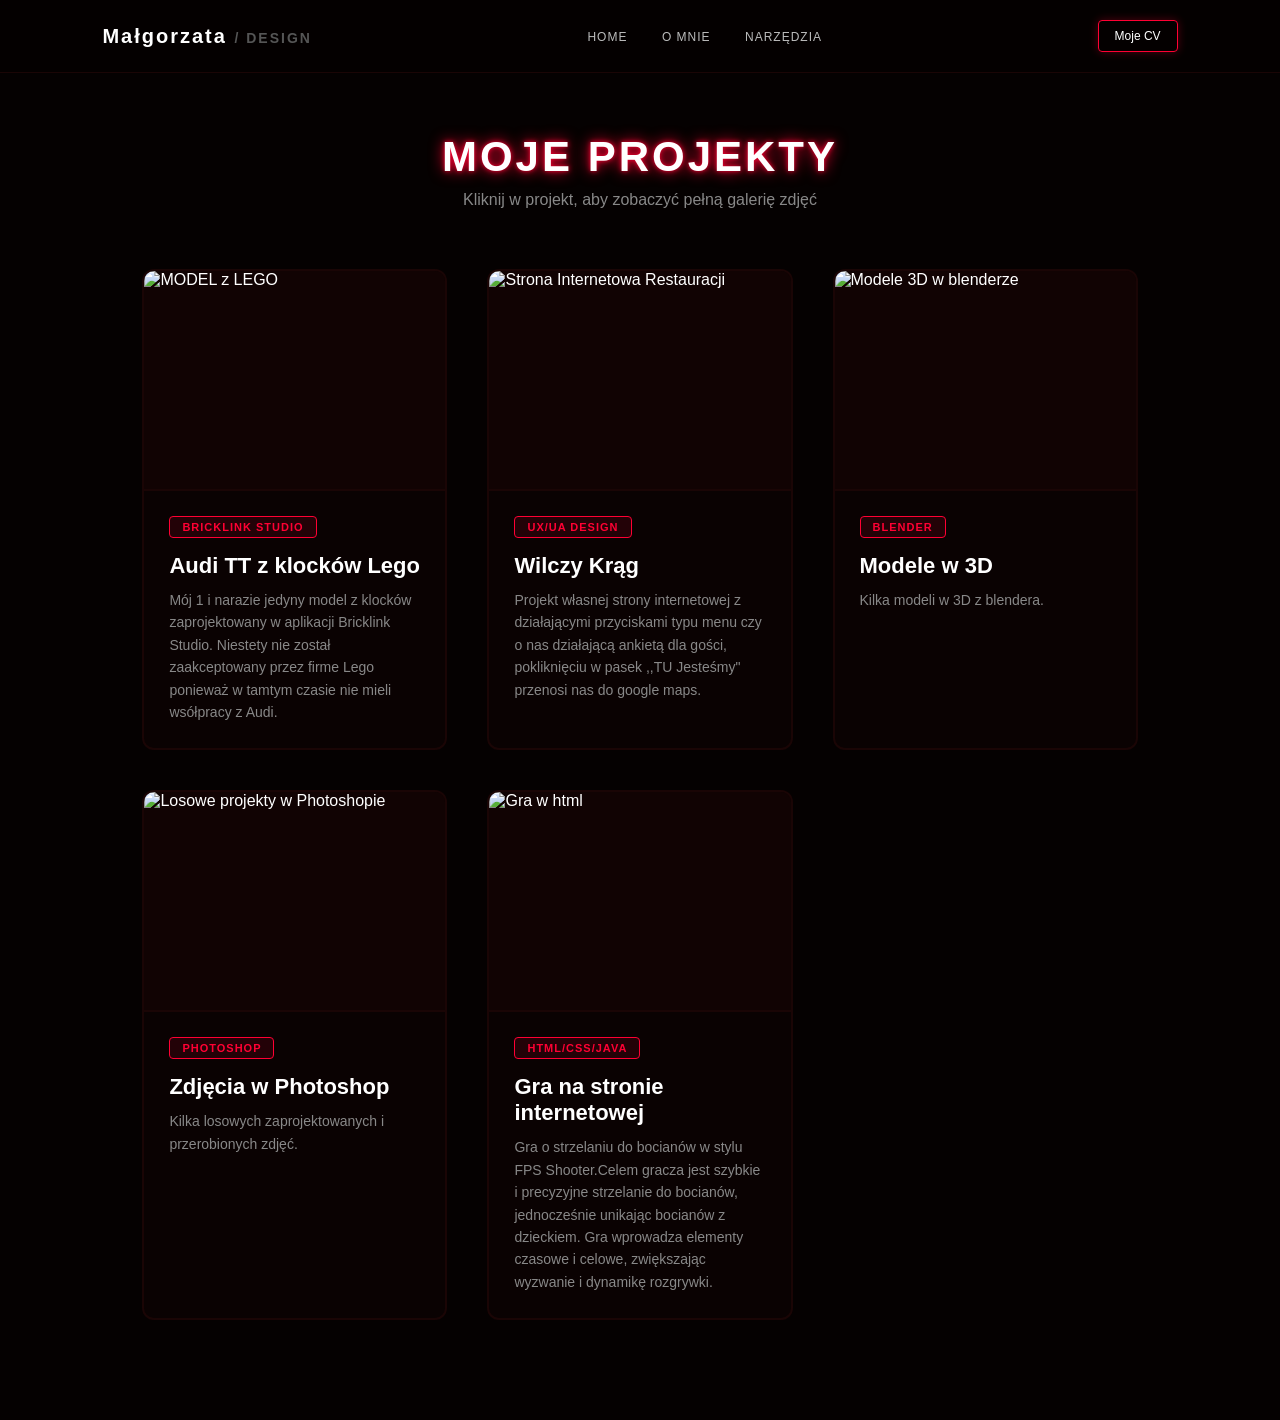
==== projekty.html @ f05f7790 "Add files via upload" ====
<!DOCTYPE html>
<html lang="pl">
<head>
    <meta charset="UTF-8">
    <meta name="viewport" content="width=device-width, initial-scale=1.0">
    <title>Małgorzata / DESIGN - Projekty</title>
    <link rel="stylesheet" href="style.css">
</head>
<body>

    <nav class="navbar">
        <div class="logo">Małgorzata <span>/ DESIGN</span></div>
        <div class="nav-links">
            <a href="index.html">HOME</a>
            <a href="index.html#o-mnie">O MNIE</a>
            <a href="index.html#narzedzia">NARZĘDZIA</a>
        </div>
        <a href="MKrolczyk_CV.pdf" class="btn-cv">Moje CV</a>
    </nav>

    <main class="projects-section">
        <h1 class="projects-title">MOJE PROJEKTY</h1>
        <p class="projects-subtitle">Kliknij w projekt, aby zobaczyć pełną galerię zdjęć</p>

        <div class="projects-grid">
            
            <div class="project-card" onclick="openGallery(['p1.jpg', 'p2.jpg', 'p3.jpg'])">
                <div class="project-img">
                    <img src="projekt1.png" alt="MODEL z LEGO">
                </div>
                <div class="project-info">
                    <span class="project-tag">Bricklink Studio</span>
                    <h3>Audi TT z klocków Lego</h3>
                    <p>Mój 1 i narazie jedyny model z klocków zaprojektowany w aplikacji Bricklink Studio. Niestety nie został zaakceptowany przez firme Lego ponieważ w tamtym czasie nie mieli wsółpracy z Audi.</p>
                </div>
            </div>

            <div class="project-card" onclick="openGallery(['p2.1.png', 'p2.2.png', 'p2.3.png', 'p2.4.png', 'p2.5.png' ])">
                <div class="project-img">
                    <img src="projekt2.png" alt="Strona Internetowa Restauracji">
                </div>
                <div class="project-info">
                    <span class="project-tag">UX/UA Design</span>
                    <h3>Wilczy Krąg</h3>
                    <p>Projekt własnej strony internetowej z działającymi przyciskami typu menu czy o nas działającą ankietą dla gości, pokliknięciu w pasek ,,TU Jesteśmy" przenosi nas do google maps.</p>
                </div>
            </div>
                 <div class="project-card" onclick="openGallery(['p3.1.png', 'p3.2.png', 'p3.3.png', 'p3.4.png', 'p3.5.png'])">
                <div class="project-img">
                    <img src="projekt3.png" alt="Modele 3D w blenderze">
                </div>
                <div class="project-info">
                    <span class="project-tag">Blender</span>
                    <h3>Modele w 3D </h3>
                    <p>Kilka modeli w 3D z blendera.</p>
                </div>
            </div>
             <div class="project-card" onclick="openGallery(['p4.1.png', 'p4.2.png', 'p4.4.png', 'p4.5.png', 'p4.6.png', 'p4.7.jpg', 'p4.8.png', 'p4.9.jpg', 'p4.10.jpg', 'p4.11.png', 'p4.12.png', 'p4.13.jpg', 'p4.14.png'])">
                <div class="project-img">
                    <img src="projekt4.png" alt="Losowe projekty w Photoshopie">
                </div>
                <div class="project-info">
                    <span class="project-tag">Photoshop</span>
                    <h3>Zdjęcia w Photoshop </h3>
                    <p>Kilka losowych zaprojektowanych i przerobionych zdjęć.</p>
                </div>
            </div>
            <div class="project-card" onclick="openGallery(['p5.1.png', 'p5.2.png', 'p5.3.png'])">
                <div class="project-img">
                    <img src="projekt5.png" alt="Gra w html">
                </div>
                <div class="project-info">
                    <span class="project-tag">HTML/CSS/JAVA</span>
                    <h3>Gra na stronie internetowej </h3>
                    <p>Gra o strzelaniu do bocianów w stylu FPS Shooter.Celem gracza jest szybkie i
                     precyzyjne strzelanie do bocianów, jednocześnie unikając bocianów z dzieckiem. Gra
                       wprowadza elementy czasowe i celowe, zwiększając wyzwanie i dynamikę rozgrywki. </p>
                </div>
         


        </div>
    </main>

    <div id="galleryModal" class="gallery-modal">
        <span class="close-modal" onclick="closeGallery()">&times;</span>
        
        <div class="modal-content">
            <div class="modal-grid" id="modalGrid"></div>
        </div>
    </div>

    <script>
        function openGallery(imagesArray) {
            const modal = document.getElementById('galleryModal');
            const container = document.getElementById('modalGrid');
            
            // Czyszczenie starej galerii przed otwarciem nowej
            container.innerHTML = '';
            
            // Generowanie obrazków na podstawie podanej listy plików
            imagesArray.forEach(imageSrc => {
                const imgElement = document.createElement('img');
                imgElement.src = imageSrc;
                imgElement.alt = "Zdjęcie z galerii";
                container.appendChild(imgElement);
            });
            
            // Pokazanie okienka
            modal.style.display = "flex";
            // Zablokowanie przewijania strony w tle
            document.body.style.overflow = "hidden";
        }

        function closeGallery() {
            const modal = document.getElementById('galleryModal');
            modal.style.display = "none";
            // Przywrócenie przewijania strony
            document.body.style.overflow = "auto";
        }

        // Zamknięcie po kliknięciu poza zdjęcia (w ciemne tło)
        window.onclick = function(event) {
            const modal = document.getElementById('galleryModal');
            if (event.target == modal) {
                closeGallery();
            }
        }
    </script>

</body>
</html>
---- style.css ----
* {
    margin: 0;
    padding: 0;
    box-sizing: border-box;
    font-family: 'Segoe UI', Tahoma, Geneva, Verdana, sans-serif;
}
html {
    scroll-behavior: smooth;
}
body {
    background-color: #050101; 
    color: #ffffff;
    overflow-x: hidden;
}

.navbar {
    display: flex;
    justify-content: space-between;
    align-items: center;
    padding: 20px 8%;
    background-color: rgba(5, 1, 1, 0.95);
    border-bottom: 1px solid #1a0505;
}

.logo {
    font-weight: bold;
    font-size: 20px;
    letter-spacing: 2px;
}

.logo span {
    color: #555;
    font-size: 14px;
}

.nav-links a {
    color: #bbb;
    text-decoration: none;
    margin: 0 15px;
    font-size: 12px;
    letter-spacing: 1px;
    transition: 0.3s;
}

.nav-links a:hover, .nav-links a.active {
    color: #ff0033;
    text-shadow: 0 0 8px #ff0033;
}

.btn-cv {
    border: 1px solid #ff0033;
    color: #fff;
    text-decoration: none;
    padding: 8px 16px;
    font-size: 12px;
    border-radius: 4px;
    box-shadow: 0 0 10px rgba(255, 0, 51, 0.3);
    transition: 0.3s;
}

.btn-cv:hover {
    background: #ff0033;
    box-shadow: 0 0 20px #ff0033;
}

.hero {
    display: flex;
    justify-content: space-between;
    align-items: center;
    padding: 100px 8%;
    min-height: 70vh;
}

.hero-text {
    max-width: 50%;
}

.greeting {
    color: #ff0033;
    font-size: 14px;
    letter-spacing: 3px;
    margin-bottom: 10px;
}

.neon-text {
    font-size: 70px;
    color: #fff;
    letter-spacing: 5px;
    text-shadow: 
        0 0 5px #ff0033,
        0 0 15px #ff0033,
        0 0 30px #ff0033;
}

.hero h2 {
    font-size: 24px;
    margin: 15px 0;
    color: #eee;
}

.description {
    color: #888;
    line-height: 1.6;
    margin-bottom: 30px;
}

.hero-btns a {
    text-decoration: none;
    padding: 12px 24px;
    font-size: 13px;
    font-weight: bold;
    border-radius: 4px;
    display: inline-block;
    margin-right: 15px;
    transition: 0.3s;
}

.btn-primary {
    border: 1px solid #ff0033;
    color: #fff;
    box-shadow: 0 0 15px rgba(255, 0, 51, 0.4);
}

.btn-primary:hover {
    background: #ff0033;
    box-shadow: 0 0 25px #ff0033;
}

.btn-secondary {
    border: 1px solid #333;
    color: #fff;
}

.btn-secondary:hover {
    border-color: #ff0033;
    box-shadow: 0 0 15px rgba(255, 0, 51, 0.3);
}

.hero-image-container {
    position: relative;
}
.neon-circle {
    width: 380px;
    height: 380px;
    border-radius: 50%;
    border: 2px solid #ff0033;
    box-shadow: 
        0 0 20px #ff0033,
        inset 0 0 20px #ff0033;
    display: flex;
    justify-content: center;
    align-items: center;
    overflow: hidden;
    background: radial-gradient(circle, #550011 0%, #1a0206 100%); 
}
.hero-avatar {
    width: 100%;
    height: 100%;
    object-fit: cover;
    display: block;
}


.placeholder-avatar {
    width: 100%;
    height: 100%;
    background: linear-gradient(45deg, #110303, #330007);
}
.skills-section {
    padding: 60px 8% 80px; /* Zmniejszono górny odstęp ze 180px do 60px */
    background-color: #050101;
    border-top: 1px solid #1a0505;
    border-bottom: 1px solid #1a0505;
    margin-top: 20px;       /* Zmniejszono margines z 40px do 20px */
}


.skills-container {
    max-width: 1200px;
    margin: 0 auto;
}

/* Nagłówek sekcji */
.skills-header {
    text-align: center;
    margin-bottom: 60px;
}

.skills-label {
    color: #ff0033;
    font-size: 14px;
    letter-spacing: 3px;
    margin-bottom: 10px;
    text-transform: uppercase;
}

.skills-title {
    font-size: 38px;
    color: #fff;
    letter-spacing: 2px;
    margin-bottom: 12px;
    text-shadow: 
        0 0 5px #ff0033,
        0 0 15px #ff0033;
}

.skills-description {
    color: #888;
    font-size: 16px;
    line-height: 1.6;
    max-width: 600px;
    margin: 0 auto;
}

/* Siatka ikon */
.skills-grid {
    display: grid;
    grid-template-columns: repeat(auto-fit, minmax(140px, 1fr));
    gap: 40px;
    justify-items: center;
}

/* Pojedyncza ikona */
.skill-item {
    display: flex;
    flex-direction: column;
    align-items: center;
    transition: all 0.3s ease;
    cursor: pointer;
}

.skill-item:hover {
    transform: translateY(-10px);
}

/* Kontener ikony */
.skill-icon {
    width: 95px;
    height: 95px;
    background-color: #0a0202;
    border: 2px solid #1a0505;
    border-radius: 12px;
    display: flex;
    justify-content: center;
    align-items: center;
    margin-bottom: 15px;
    transition: all 0.3s ease;
    position: relative;
    overflow: hidden;
}

.skill-icon::before {
    content: '';
    position: absolute;
    top: 0;
    left: 0;
    right: 0;
    bottom: 0;
    background: radial-gradient(circle, rgba(255, 0, 51, 0.1) 0%, transparent 70%);
    opacity: 0;
    transition: opacity 0.3s ease;
}

.skill-item:hover .skill-icon {
    border-color: #ff0033;
    box-shadow: 
        0 0 15px rgba(255, 0, 51, 0.4),
        inset 0 0 15px rgba(255, 0, 51, 0.1);
    background-color: #110303;
}

.skill-item:hover .skill-icon::before {
    opacity: 1;
}

/* Obrazy ikon */
.skill-icon img {
    width: 60px;
    height: 60px;
    object-fit: contain;
    filter: drop-shadow(0 0 8px rgba(255, 0, 51, 0.3));
    transition: all 0.3s ease;
    z-index: 1;
}

.skill-item:hover .skill-icon img {
    filter: drop-shadow(0 0 15px rgba(255, 0, 51, 0.8));
    transform: scale(1.1);
}

/* Nazwa narzędzia */
.skill-name {
    color: #bbb;
    font-size: 13px;
    letter-spacing: 1px;
    text-transform: uppercase;
    text-align: center;
    transition: all 0.3s ease;
}

.skill-item:hover .skill-name {
    color: #ff0033;
    text-shadow: 0 0 8px #ff0033;
}

/* Responsywność */
@media (max-width: 1024px) {
    .skills-grid {
        grid-template-columns: repeat(auto-fit, minmax(120px, 1fr));
        gap: 30px;
    }

    .skills-title {
        font-size: 36px;
    }
}

@media (max-width: 768px) {
    .skills-section {
        padding: 60px 5%;
    }

    .skills-grid {
        grid-template-columns: repeat(auto-fit, minmax(100px, 1fr));
        gap: 25px;
    }

    .skill-icon {
        width: 100px;
        height: 100px;
    }

    .skill-icon img {
        width: 65px;
        height: 65px;
    }

    .skills-title {
        font-size: 28px;
    }

    .skills-description {
        font-size: 14px;
    }
}

@media (max-width: 480px) {
    .skills-section {
        padding: 40px 4%;
    }

    .skills-grid {
        grid-template-columns: repeat(auto-fit, minmax(85px, 1fr));
        gap: 20px;
    }

    .skill-icon {
        width: 85px;
        height: 85px;
    }

    .skill-icon img {
        width: 55px;
        height: 55px;
    }

    .skills-title {
        font-size: 22px;
    }

    .skill-name {
        font-size: 11px;
    }
}
.skills-grid img {
    width: 110px;
    height: auto;
    transition: 0.3s;
}

.skills-grid img:hover {
    transform: scale(1.05);
}
.about-section {
    padding: 100px 8%;
    background-color: #050101;
    text-align: center;
    border-bottom: 1px solid #1a0505;
}

.about-section h2 {
    font-size: 38px;
    color: #fff;
    margin-bottom: 20px;
    text-shadow: 0 0 5px #ff0033, 0 0 15px #ff0033;
}

.about-section p {
    color: #888;
    max-width: 800px;
    margin: 0 auto;
    line-height: 1.8;
    font-size: 16px;
}
/* Sekcja galerii */
.about-gallery-section {
    margin-top: 140px; 
    text-align: center;
}

/* POPRAWIONY NAPIS – TERAZ JEST CZERWONYM NEONEM */
.gallery-title {
    font-size: 26px;
    color: #fff;
    margin-bottom: 40px;
    letter-spacing: 2px;
    text-transform: uppercase;
    text-shadow: 
        0 0 5px #ff0033,
        0 0 15px #ff0033,
        0 0 30px #ff0033; /* Ten sam neonowy blask co w logo i nagłówkach */
}

/* Siatka dla 3 zdjęć */
.gallery-grid {
    display: grid;
    grid-template-columns: repeat(auto-fit, minmax(220px, 1fr));
    gap: 30px;
    justify-items: center;
    align-items: center; /* Wyrównuje zdjęcia w pionie, jeśli mają teraz różne proporcje */
}

/* Kontener na zdjęcie */
.gallery-item {
    width: 100%;
    border-radius: 12px;
    overflow: hidden;
    border: 2px solid #1a0505;
    transition: all 0.3s ease;
}

/* INDYWIDUALNE ROZMIARY ZDJĘĆ: */

.item-tt {
    max-width: 250px; /* Audi TT zostaje w standardowym rozmiarze */
}

.item-quad {
    max-width: 300px; /* POWIĘKSZONY QUAD (wcześniej było 250px) */
}

.item-kot {
    max-width: 160px; /* ZMNIEJSZONY KOT (wcześniej było 250px) */
}

/* Efekt najechania (neon wokół ramki) */
.gallery-item:hover {
    border-color: #ff0033;
    box-shadow: 0 0 20px rgba(255, 0, 51, 0.5);
    transform: translateY(-5px);
}

/* Obrazki wewnątrz ramek */
.gallery-item img {
    width: 100%;
    height: auto;
    display: block;
}

/* Efekt najechania (neon wokół ramki) */
.gallery-item:hover {
    border-color: #ff0033;
    box-shadow: 0 0 20px rgba(255, 0, 51, 0.5);
    transform: translateY(-5px);
}

/* POPRAWIONE ZDJĘCIA – JUŻ NIE SĄ UCIĘTE */
.gallery-item img {
    width: 100%;
    height: auto; /* Zmieniono ze 180px na auto – zdjęcie dopasuje się naturalnie bez ucinania */
    display: block;
}
/* ==========================================================================
   STYLE DLA PODSTRONY Z PROJEKTAMI
   ========================================================================== */

.projects-section {
    padding: 60px 8% 100px;
    max-width: 1200px;
    margin: 0 auto;
    text-align: center;
}

.projects-title {
    font-size: 42px;
    color: #fff;
    letter-spacing: 3px;
    margin-bottom: 10px;
    text-shadow: 
        0 0 5px #ff0033,
        0 0 15px #ff0033;
}

.projects-subtitle {
    color: #888;
    font-size: 16px;
    margin-bottom: 60px;
}

/* Siatka projektów */
.projects-grid {
    display: grid;
    grid-template-columns: repeat(auto-fit, minmax(300px, 1fr));
    gap: 40px;
}

/* Karta pojedynczego projektu */
.project-card {
    background-color: #0a0202;
    border: 2px solid #1a0505;
    border-radius: 12px;
    overflow: hidden;
    transition: all 0.3s ease;
    text-align: left;
    cursor: pointer;
}

/* Efekt najechania na kartę projektu */
.project-card:hover {
    border-color: #ff0033;
    box-shadow: 0 0 25px rgba(255, 0, 51, 0.4);
    transform: translateY(-8px);
}

/* Miejsce na zdjęcie projektu */
.project-img {
    width: 100%;
    height: 220px;
    overflow: hidden;
    border-bottom: 2px solid #1a0505;
    background: #110303; /* Tło zanim załaduje się zdjęcie */
}

.project-img img {
    width: 100%;
    height: 100%;
    object-fit: cover;
    transition: transform 0.3s ease;
}

.project-card:hover .project-img img {
    transform: scale(1.05); /* Delikatne przybliżenie zdjęcia przy najechaniu */
}

/* Opis projektu pod zdjęciem */
.project-info {
    padding: 25px;
}

.project-tag {
    display: inline-block;
    background-color: rgba(255, 0, 51, 0.1);
    color: #ff0033;
    border: 1px solid #ff0033;
    padding: 4px 12px;
    font-size: 11px;
    border-radius: 4px;
    font-weight: bold;
    letter-spacing: 1px;
    margin-bottom: 15px;
    text-transform: uppercase;
}

.project-info h3 {
    color: #fff;
    font-size: 22px;
    margin-bottom: 10px;
}

.project-info p {
    color: #888;
    font-size: 14px;
    line-height: 1.6;
}
.gallery-modal {
    display: none; /* Domyślnie ukryte */
    position: fixed;
    z-index: 1000;
    left: 0;
    top: 0;
    width: 100%;
    height: 100%;
    background-color: rgba(5, 1, 1, 0.95); /* Ciemne tło strony z lekką przezroczystością */
    justify-content: center;
    align-items: center;
    backdrop-filter: blur(8px); /* Efekt rozmycia tła za okienkiem */
}

/* Przycisk zamknij (X) */
.close-modal {
    position: absolute;
    top: 30px;
    right: 40px;
    color: #fff;
    font-size: 50px;
    font-weight: bold;
    cursor: pointer;
    transition: 0.3s;
}

.close-modal:hover {
    color: #ff0033;
    text-shadow: 0 0 10px #ff0033;
}

/* Kontener na zawartość galerii */
.modal-content {
    width: 90%;
    max-width: 1000px;
    max-height: 80%;
    overflow-y: auto; /* Przewijanie galerii w pionie, jeśli zdjęć jest dużo */
    padding: 20px;
}

/* Układ zdjęć wewnątrz okienka (siatka pionowa lub dwukolumnowa) */
.modal-grid {
    display: grid;
    grid-template-columns: 1fr; /* Zdjęcia jedno pod drugim w pełnej okazałości */
    gap: 30px;
    justify-items: center;
}

/* Wygląd zdjęć w galerii */
.modal-grid img {
    width: 100%;
    max-width: 550px; /* ZMNIEJSZONO Z 850px NA 550px – teraz zdjęcia będą zgrabniejsze i nie zajmą całego ekranu */
    height: auto;
    border-radius: 8px;
    border: 2px solid #1a0505;
    box-shadow: 0 0 20px rgba(0, 0, 0, 0.8);
    transition: border-color 0.3s;
}

/* Neonowy akcent po najechaniu na zdjęcie wewnątrz galerii */
.modal-grid img:hover {
    border-color: #ff0033;
}

/* Estetyczny wygląd paska przewijania wewnątrz okienka */
.modal-content::-webkit-scrollbar {
    width: 6px;
}
.modal-content::-webkit-scrollbar-thumb {
    background-color: #ff0033;
    border-radius: 10px;
}
.modal-content::-webkit-scrollbar-track {
    background: #050101;
}
.contact-section {
    padding: 80px 8% 40px;
    background-color: #050101; /* Ten sam głęboki czarny odcień */
    border-top: 1px solid #1a0505; /* Delikatna linia oddzielająca sekcje */
    text-align: center;
}

.contact-container {
    max-width: 800px;
    margin: 0 auto;
}

.contact-title {
    font-size: 38px;
    color: #fff;
    letter-spacing: 2px;
    margin-bottom: 15px;
    text-shadow: 
        0 0 5px #ff0033,
        0 0 15px #ff0033; /* Neonowy blask spójny z resztą strony */
}

.contact-subtitle {
    color: #888;
    font-size: 16px;
    margin-bottom: 40px;
    line-height: 1.6;
}

.contact-info {
    display: flex;
    flex-direction: column;
    gap: 15px;
    margin-bottom: 40px;
}

.contact-item {
    font-size: 18px;
}

.contact-label {
    color: #ff0033; /* Czerwone wyróżnienie dla etykiet */
    font-weight: bold;
    margin-right: 10px;
    letter-spacing: 1px;
}

.contact-link {
    color: #fff;
    text-decoration: none;
    transition: 0.3s;
}

/* Efekt najechania na e-mail lub telefon */
.contact-link:hover {
    color: #ff0033;
    text-shadow: 0 0 8px #ff0033;
}

/* Menu z mediami społecznościowymi */
.contact-socials {
    display: flex;
    justify-content: center;
    gap: 30px;
    margin-bottom: 60px;
}

.contact-socials a {
    color: #bbb;
    text-decoration: none;
    font-size: 13px;
    letter-spacing: 2px;
    font-weight: bold;
    transition: 0.3s;
}

.contact-socials a:hover {
    color: #ff0033;
    text-shadow: 0 0 8px #ff0033;
}

/* Dopisek o prawach autorskich na samym dole */
.copyright {
    color: #444;
    font-size: 12px;
    border-top: 1px solid #1a0505;
    padding-top: 20px;
    letter-spacing: 1px;
}
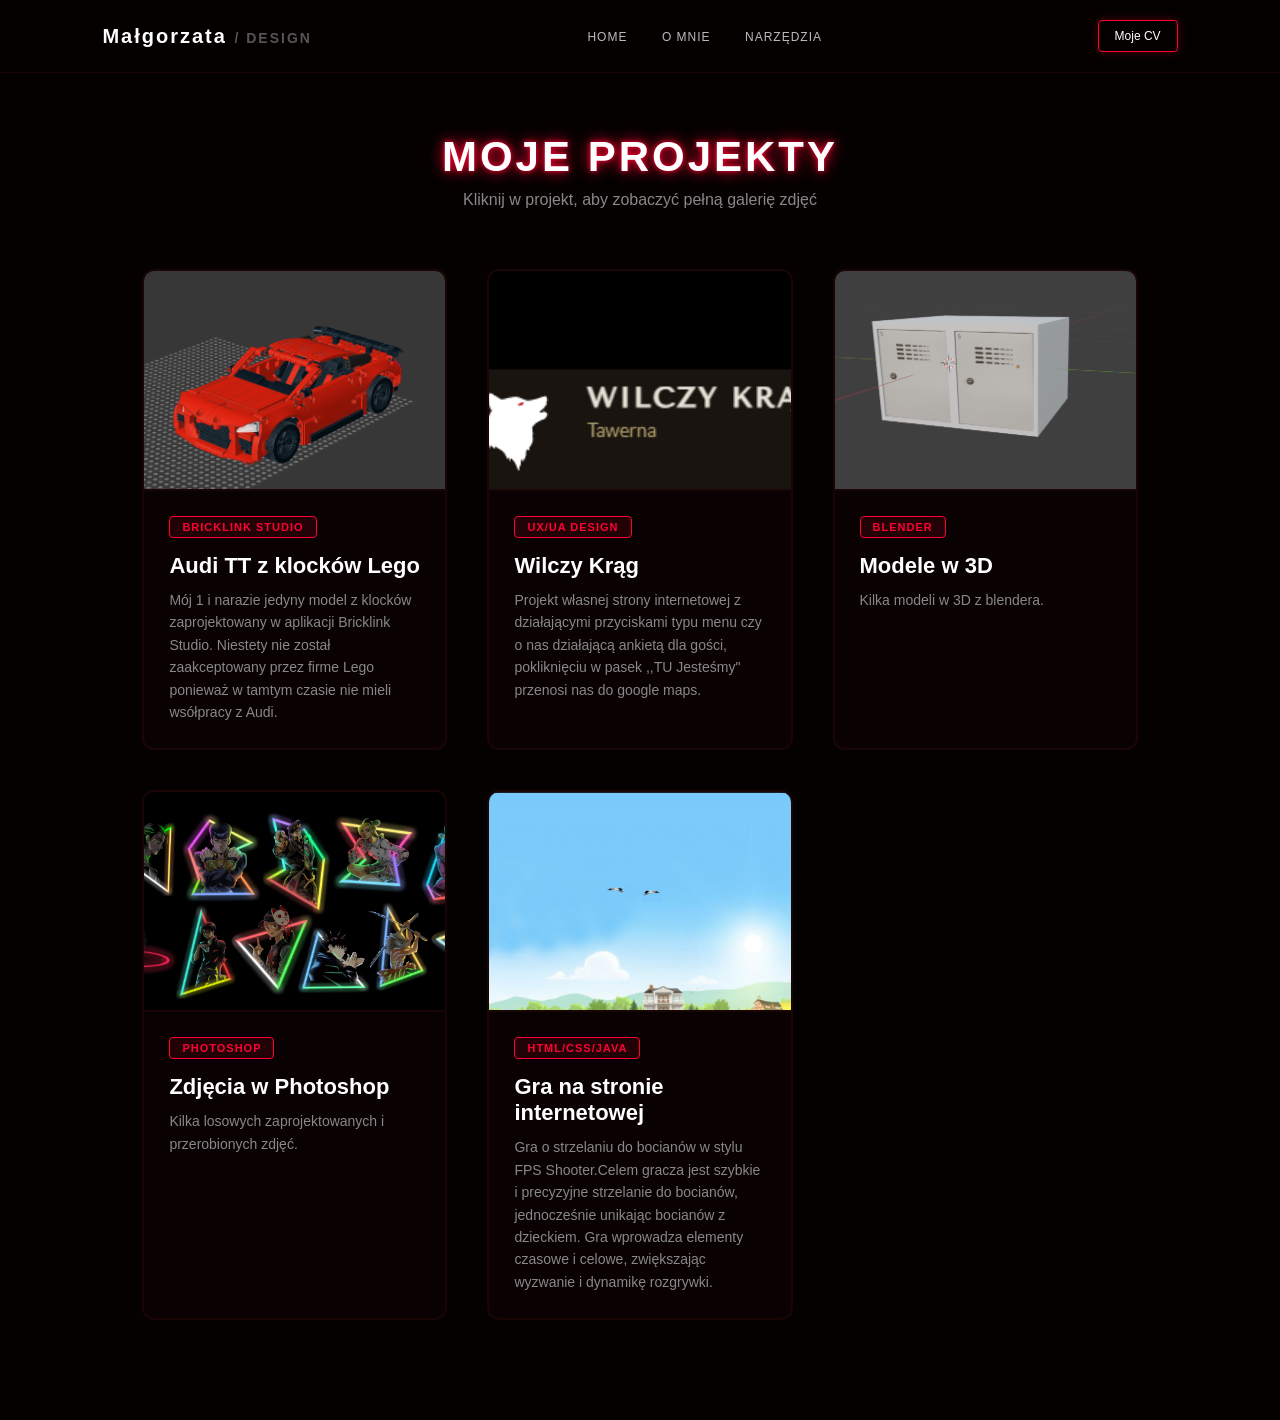
==== commit 904d2cf6: "Fix HTML structure and clean up formatting" ====
--- a/projekty.html
+++ b/projekty.html
@@ -55,7 +55,7 @@
                     <p>Kilka modeli w 3D z blendera.</p>
                 </div>
             </div>
-             <div class="project-card" onclick="openGallery(['p4.1.png', 'p4.2.png', 'p4.4.png', 'p4.5.png', 'p4.6.png', 'p4.7.jpg', 'p4.8.png', 'p4.9.jpg', 'p4.10.jpg', 'p4.11.png', 'p4.12.png', 'p4.13.jpg', 'p4.14.png'])">
+             <div class="project-card" onclick="openGallery(['p4.1.png', 'p4.2.png','p4.3', 'p4.4.png', 'p4.5.png', 'p4.6.png', 'p4.7.jpg', 'p4.8.png', 'p4.9.jpg', 'p4.10.jpg', 'p4.11.png', 'p4.12.png', 'p4.13.jpg', 'p4.14.png'])">
                 <div class="project-img">
                     <img src="projekt4.png" alt="Losowe projekty w Photoshopie">
                 </div>
@@ -76,9 +76,7 @@
                      precyzyjne strzelanie do bocianów, jednocześnie unikając bocianów z dzieckiem. Gra
                        wprowadza elementy czasowe i celowe, zwiększając wyzwanie i dynamikę rozgrywki. </p>
                 </div>
-         
-
-
+        
         </div>
     </main>
 
@@ -95,10 +93,8 @@
             const modal = document.getElementById('galleryModal');
             const container = document.getElementById('modalGrid');
             
-            // Czyszczenie starej galerii przed otwarciem nowej
             container.innerHTML = '';
             
-            // Generowanie obrazków na podstawie podanej listy plików
             imagesArray.forEach(imageSrc => {
                 const imgElement = document.createElement('img');
                 imgElement.src = imageSrc;
@@ -106,20 +102,19 @@
                 container.appendChild(imgElement);
             });
             
-            // Pokazanie okienka
+       
             modal.style.display = "flex";
-            // Zablokowanie przewijania strony w tle
+          
             document.body.style.overflow = "hidden";
         }
 
         function closeGallery() {
             const modal = document.getElementById('galleryModal');
             modal.style.display = "none";
-            // Przywrócenie przewijania strony
+           
             document.body.style.overflow = "auto";
         }
 
-        // Zamknięcie po kliknięciu poza zdjęcia (w ciemne tło)
         window.onclick = function(event) {
             const modal = document.getElementById('galleryModal');
             if (event.target == modal) {
@@ -129,4 +124,4 @@
     </script>
 
 </body>
-</html>+</html>
